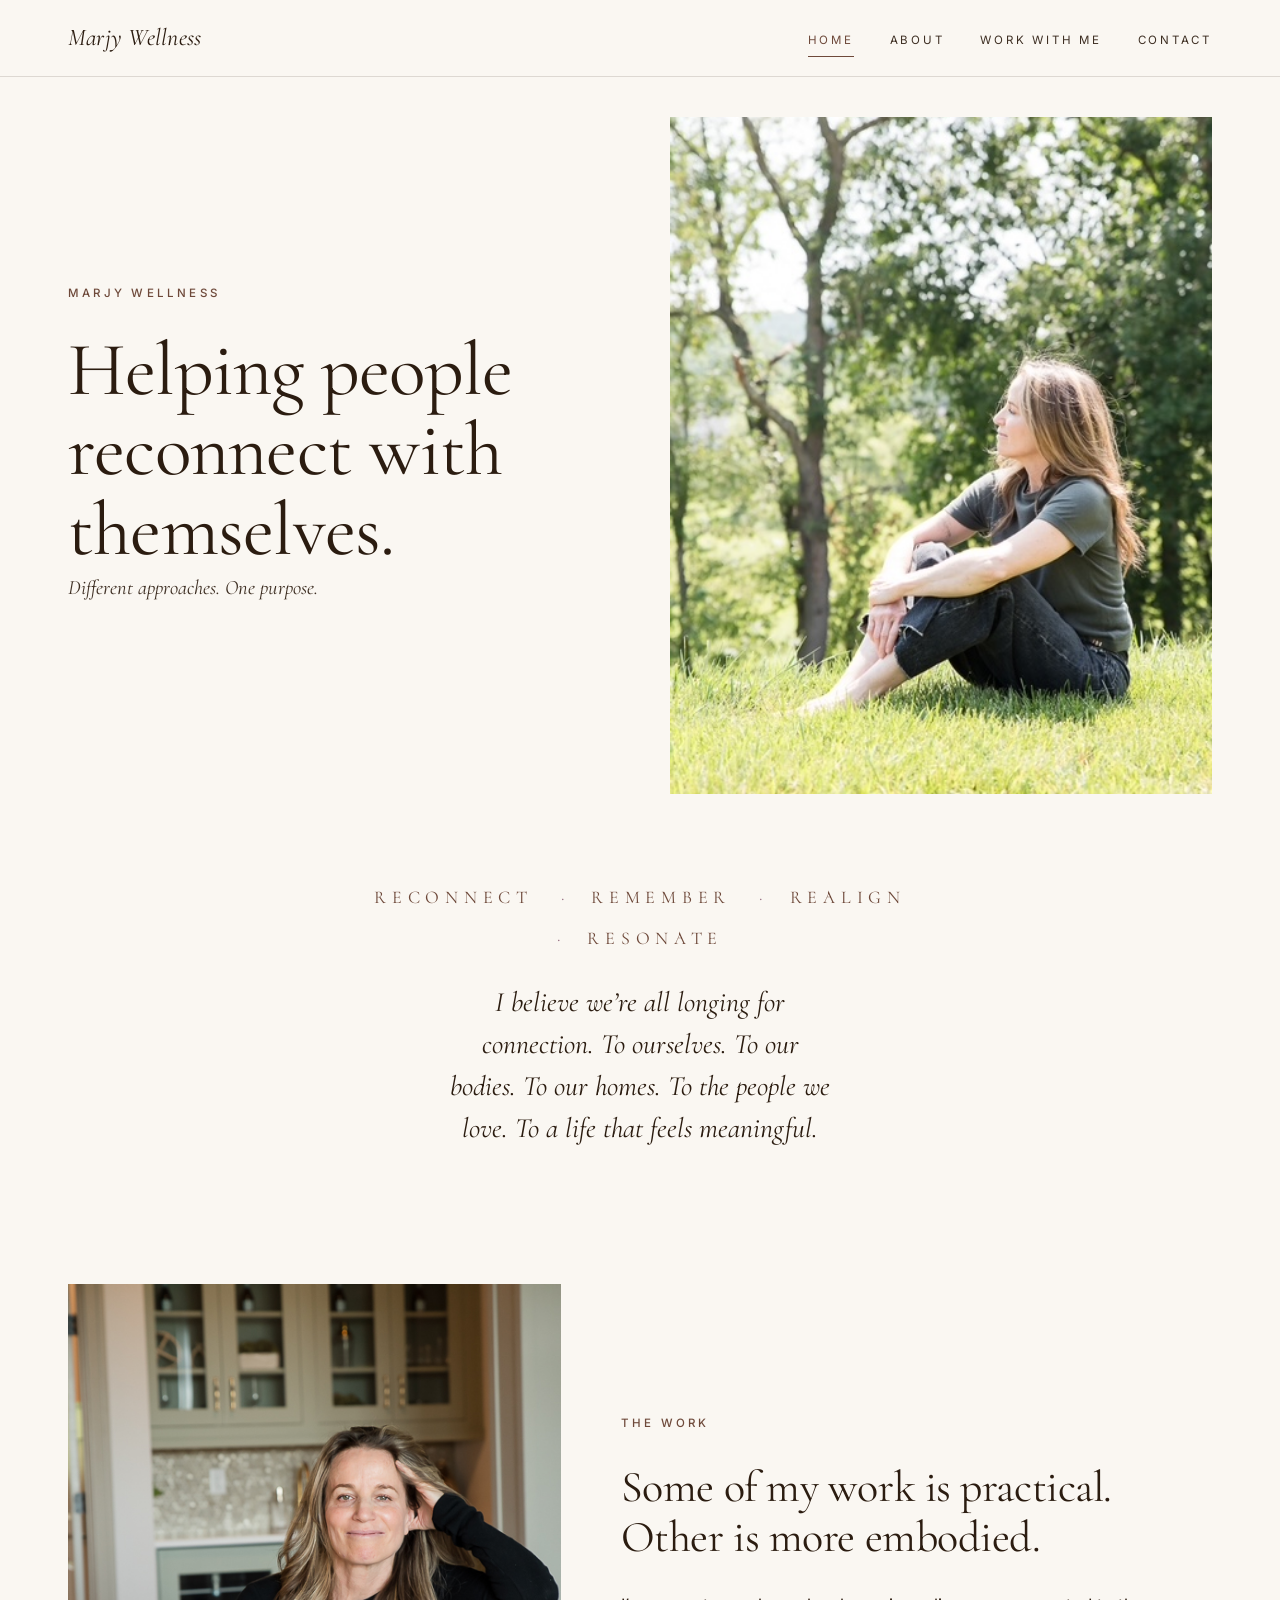
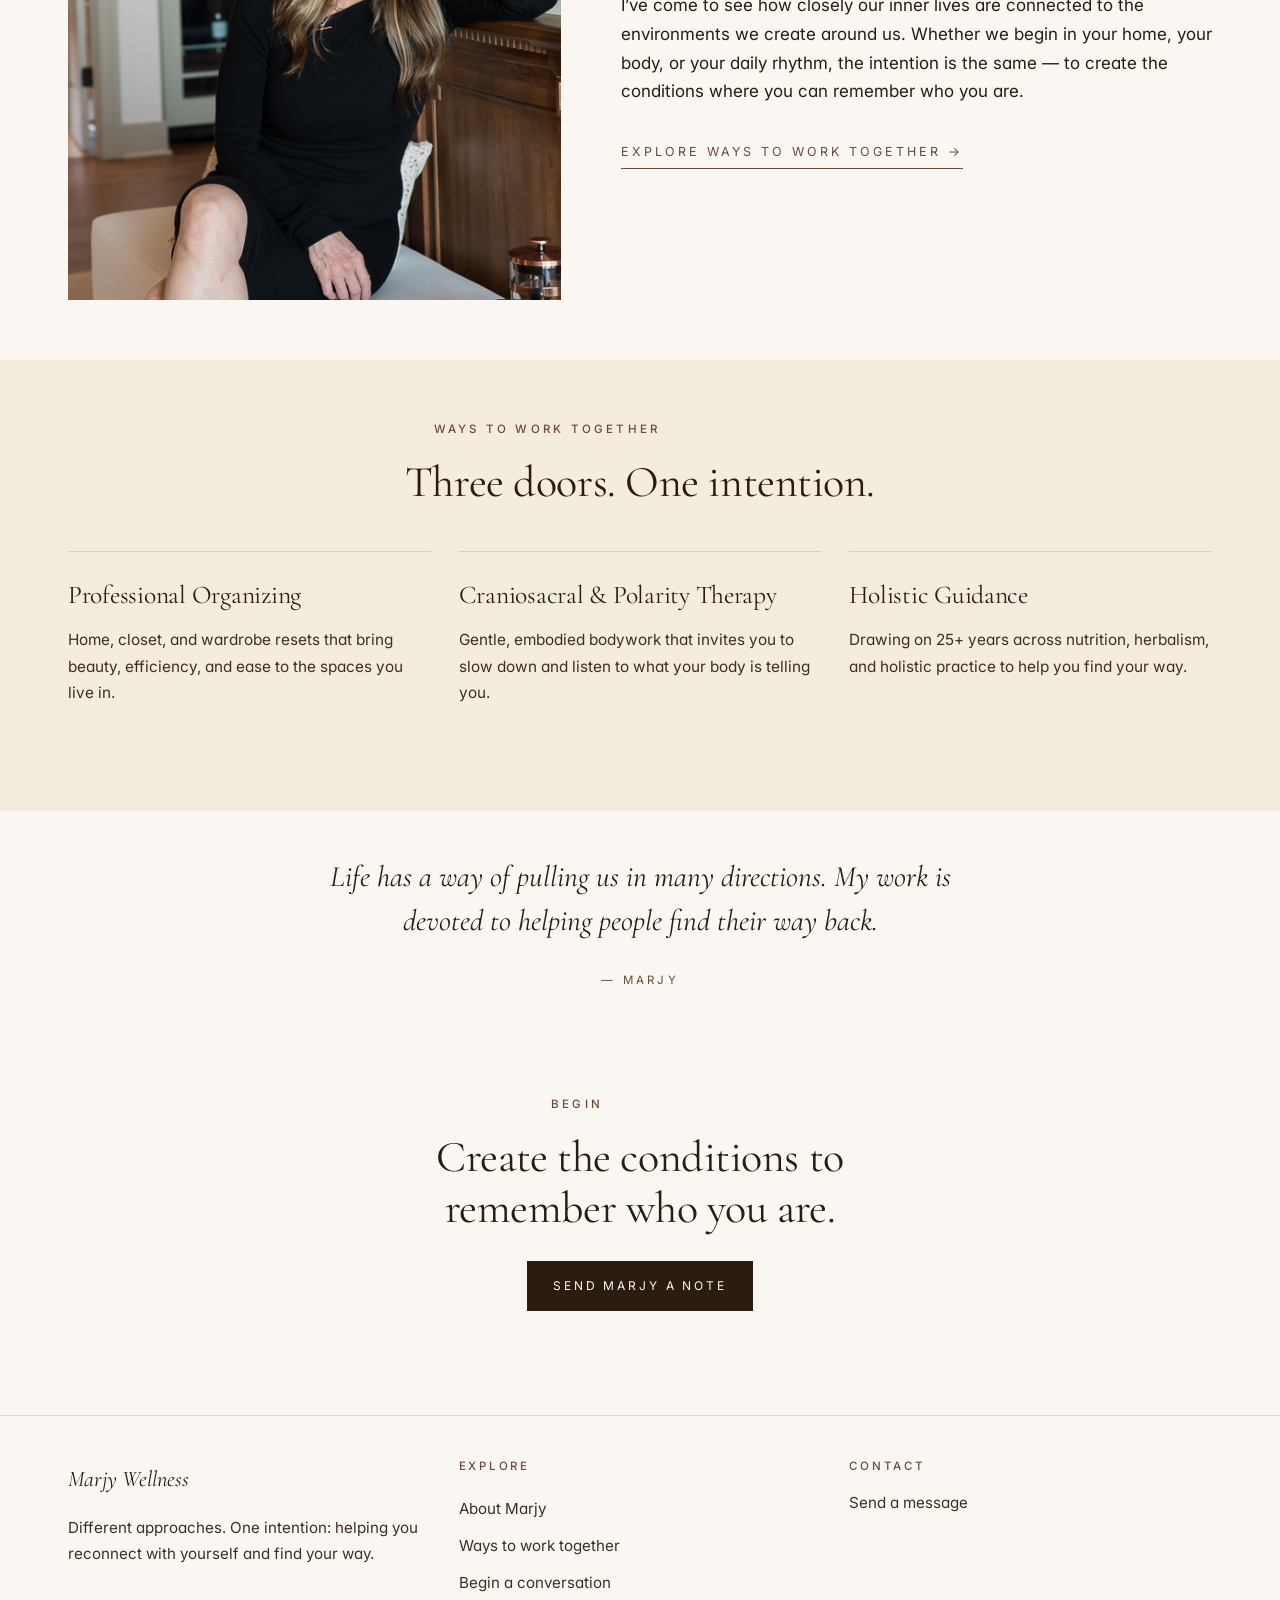
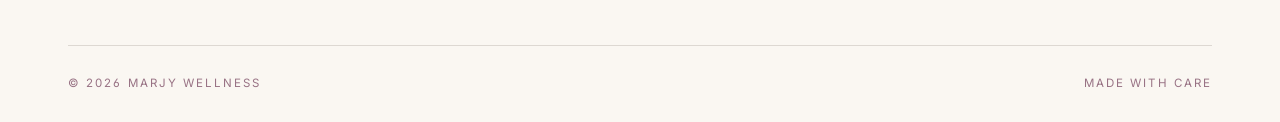
==== index.html @ def1db61 "Initial commit: Marjy Wellness static site Four pages (Home, About, Work With Me, Contact) with: - S" ====
<!DOCTYPE html>
<html lang="en">
<head>
    <meta charset="UTF-8">
    <meta name="viewport" content="width=device-width, initial-scale=1.0">
    <title>Marjy Wellness — Reconnect. Remember. Realign. Resonate.</title>
    <meta name="description" content="Marjy helps people reconnect with themselves through professional organizing, craniosacral & polarity therapy, and holistic guidance.">
    <link rel="preconnect" href="https://fonts.googleapis.com">
    <link rel="preconnect" href="https://fonts.gstatic.com" crossorigin>
    <link rel="stylesheet" href="https://fonts.googleapis.com/css2?family=Cormorant+Garamond:ital,wght@0,400;0,500;1,400;1,500&family=Inter:wght@400;500;600&display=swap">
    <link rel="stylesheet" href="/css/styles.css">
</head>
<body data-page="home">

    <div id="site-header-mount"></div>

    <main id="main">

        <section class="hero container">
            <div class="hero-grid">
                <div class="hero-copy">
                    <p class="eyebrow">Marjy Wellness</p>
                    <h1>Helping people reconnect with themselves.</h1>
                    <p class="hero-tagline">Different approaches. One purpose.</p>
                </div>
                <div class="hero-image">
                    <img src="/images/marjy-grass.jpeg" alt="Marjy sitting in the grass beneath trees, looking out toward the horizon." width="800" height="1000">
                </div>
            </div>
        </section>

        <section class="mantra container-narrow">
            <div class="mantra-words">
                <span>Reconnect</span>
                <span>Remember</span>
                <span>Realign</span>
                <span>Resonate</span>
            </div>
            <p class="mantra-copy">I believe we&rsquo;re all longing for connection. To ourselves. To our bodies. To our homes. To the people we love. To a life that feels meaningful.</p>
        </section>

        <section class="container">
            <div class="feature">
                <div class="feature-photo">
                    <img src="/images/marjy-butler-pantry.jpeg" alt="Marjy sitting in a beautifully organized butler pantry." width="800" height="1000">
                </div>
                <div class="feature-copy">
                    <p class="eyebrow">The work</p>
                    <h2 style="margin-bottom: var(--space-md);">Some of my work is practical. Other is more embodied.</h2>
                    <p>I&rsquo;ve come to see how closely our inner lives are connected to the environments we create around us. Whether we begin in your home, your body, or your daily rhythm, the intention is the same &mdash; to create the conditions where you can remember who you are.</p>
                    <div style="margin-top: var(--space-md);">
                        <a class="link-arrow" href="/work-with-me.html">Explore ways to work together &rarr;</a>
                    </div>
                </div>
            </div>
        </section>

        <section class="section-warm">
            <div class="container">
                <div style="text-align:center; max-width: 620px; margin: 0 auto var(--space-md);">
                    <p class="eyebrow">Ways to work together</p>
                    <h2>Three doors. One intention.</h2>
                </div>
                <div class="services-preview">
                    <article class="service-card">
                        <h3>Professional Organizing</h3>
                        <p>Home, closet, and wardrobe resets that bring beauty, efficiency, and ease to the spaces you live in.</p>
                    </article>
                    <article class="service-card">
                        <h3>Craniosacral &amp; Polarity Therapy</h3>
                        <p>Gentle, embodied bodywork that invites you to slow down and listen to what your body is telling you.</p>
                    </article>
                    <article class="service-card">
                        <h3>Holistic Guidance</h3>
                        <p>Drawing on 25+ years across nutrition, herbalism, and holistic practice to help you find your way.</p>
                    </article>
                </div>
            </div>
        </section>

        <section class="pull-quote container-narrow">
            <p>Life has a way of pulling us in many directions. My work is devoted to helping people find their way back.</p>
            <cite>&mdash; Marjy</cite>
        </section>

        <section class="container">
            <div style="text-align:center; max-width: 560px; margin: 0 auto;">
                <p class="eyebrow">Begin</p>
                <h2 style="margin-bottom: var(--space-md);">Create the conditions to remember who you are.</h2>
                <a class="btn" href="/contact.html">Send Marjy a note</a>
            </div>
        </section>

    </main>

    <div id="site-footer-mount"></div>

    <script src="/js/main.js"></script>
</body>
</html>
---- css/styles.css ----
/* ==========================================================================
   Marjy Wellness — Design System
   Palette pulled from Marjy's "Quiet Luxury" + "Champagne Chic" boards
   ========================================================================== */

:root {
    /* Colors */
    --ground: #faf7f2;
    --ground-warm: #f4ecdf;
    --champagne: #e1d4c1;
    --ink: #2b1c10;
    --ink-soft: #3d2e22;
    --walnut: #6e493a;
    --mauve: #987284;
    --hairline: rgba(43, 28, 16, 0.14);

    /* Type */
    --font-sans: "Inter", -apple-system, BlinkMacSystemFont, "Segoe UI", sans-serif;
    --font-serif: "Cormorant Garamond", "Iowan Old Style", Georgia, serif;

    /* Spacing scale (tightened — sections were breathing too much) */
    --space-2xs: 0.5rem;
    --space-xs: 0.75rem;
    --space-sm: 1.1rem;
    --space-md: 1.75rem;
    --space-lg: 2.75rem;
    --space-xl: 3.75rem;
    --space-2xl: 5.5rem;

    /* Layout */
    --measure: 62ch;
    --page-max: 1240px;
    --page-pad: clamp(1.25rem, 4vw, 3rem);
}

/* --------------------------------------------------------------------------
   Reset & base
   -------------------------------------------------------------------------- */
*,
*::before,
*::after {
    box-sizing: border-box;
}

html {
    scroll-behavior: smooth;
    -webkit-text-size-adjust: 100%;
}

body {
    margin: 0;
    font-family: var(--font-sans);
    font-size: 17px;
    line-height: 1.7;
    color: var(--ink);
    background: var(--ground);
    font-feature-settings: "ss01", "cv11";
    -webkit-font-smoothing: antialiased;
    -moz-osx-font-smoothing: grayscale;
}

img {
    max-width: 100%;
    height: auto;
    display: block;
}

a {
    color: var(--ink);
    text-decoration: none;
    transition: color 0.2s ease;
}

a:hover {
    color: var(--walnut);
}

button {
    font: inherit;
    cursor: pointer;
    border: 0;
    background: none;
    color: inherit;
}

/* --------------------------------------------------------------------------
   Typography
   -------------------------------------------------------------------------- */
h1,
h2,
h3,
h4 {
    margin: 0;
    font-family: var(--font-serif);
    font-weight: 400;
    color: var(--ink);
    letter-spacing: -0.01em;
    line-height: 1.15;
}

h1 {
    font-size: clamp(2.5rem, 6vw, 4.75rem);
    line-height: 1.05;
}

h2 {
    font-size: clamp(1.9rem, 3.6vw, 2.75rem);
}

h3 {
    font-size: clamp(1.35rem, 2vw, 1.6rem);
}

p {
    margin: 0 0 1.1em;
    max-width: var(--measure);
}

/* Small caps / eyebrow label with generous tracking */
.eyebrow {
    font-family: var(--font-sans);
    font-size: 0.72rem;
    font-weight: 500;
    letter-spacing: 0.28em;
    text-transform: uppercase;
    color: var(--walnut);
    margin: 0 0 var(--space-sm);
}

.serif-italic {
    font-family: var(--font-serif);
    font-style: italic;
    font-weight: 400;
}

/* --------------------------------------------------------------------------
   Layout primitives
   -------------------------------------------------------------------------- */
.container {
    max-width: var(--page-max);
    margin-inline: auto;
    padding-inline: var(--page-pad);
}

.container-narrow {
    max-width: 780px;
    margin-inline: auto;
    padding-inline: var(--page-pad);
}

section {
    padding-block: var(--space-xl);
}

.section-warm {
    background: var(--ground-warm);
}

.rule {
    border: 0;
    height: 1px;
    background: var(--hairline);
    margin: var(--space-lg) 0;
}

.skip-link {
    position: absolute;
    left: -9999px;
}

.skip-link:focus {
    left: 1rem;
    top: 1rem;
    z-index: 100;
    background: var(--ink);
    color: var(--ground);
    padding: 0.5rem 1rem;
}

/* --------------------------------------------------------------------------
   Header / Navigation
   -------------------------------------------------------------------------- */
.site-header {
    position: sticky;
    top: 0;
    z-index: 50;
    background: rgba(250, 247, 242, 0.92);
    backdrop-filter: saturate(140%) blur(12px);
    -webkit-backdrop-filter: saturate(140%) blur(12px);
    border-bottom: 1px solid var(--hairline);
}

.nav {
    display: flex;
    align-items: center;
    justify-content: space-between;
    gap: var(--space-md);
    padding-block: 1.1rem;
    max-width: var(--page-max);
    margin-inline: auto;
    padding-inline: var(--page-pad);
}

.brand {
    font-family: var(--font-serif);
    font-style: italic;
    font-size: 1.5rem;
    letter-spacing: 0.01em;
    color: var(--ink);
}

.nav-links {
    display: flex;
    gap: 2.25rem;
    list-style: none;
    margin: 0;
    padding: 0;
}

.nav-links a {
    font-size: 0.72rem;
    letter-spacing: 0.24em;
    text-transform: uppercase;
    color: var(--ink-soft);
    padding-block: 0.5rem;
    position: relative;
}

.nav-links a[aria-current="page"] {
    color: var(--walnut);
}

.nav-links a[aria-current="page"]::after {
    content: "";
    position: absolute;
    left: 0;
    right: 0;
    bottom: -2px;
    height: 1px;
    background: var(--walnut);
}

.nav-toggle {
    display: none;
    width: 40px;
    height: 40px;
    align-items: center;
    justify-content: center;
    color: var(--ink);
}

.nav-toggle svg {
    width: 22px;
    height: 22px;
}

@media (max-width: 720px) {
    .nav-toggle {
        display: inline-flex;
    }

    .nav-links {
        position: absolute;
        top: 100%;
        left: 0;
        right: 0;
        flex-direction: column;
        gap: 0;
        background: var(--ground);
        border-bottom: 1px solid var(--hairline);
        padding: var(--space-sm) var(--page-pad) var(--space-md);
        display: none;
    }

    .nav-links.is-open {
        display: flex;
    }

    .nav-links a {
        padding-block: 0.9rem;
        border-bottom: 1px solid var(--hairline);
    }

    .nav-links li:last-child a {
        border-bottom: 0;
    }
}

/* --------------------------------------------------------------------------
   Hero
   -------------------------------------------------------------------------- */
.hero {
    padding-block: clamp(1.5rem, 4vw, 2.5rem) var(--space-lg);
}

.hero-grid {
    display: grid;
    grid-template-columns: 1fr;
    gap: var(--space-lg);
    align-items: center;
}

@media (min-width: 900px) {
    .hero-grid {
        grid-template-columns: 1fr 1fr;
        gap: var(--space-xl);
    }
}

.hero-copy .eyebrow {
    margin-bottom: var(--space-md);
}

.hero-title {
    margin-bottom: var(--space-md);
}

.hero-tagline {
    font-family: var(--font-serif);
    font-style: italic;
    font-size: clamp(1.1rem, 1.6vw, 1.35rem);
    color: var(--ink-soft);
    max-width: 42ch;
}

.hero-image {
    aspect-ratio: 4 / 5;
    overflow: hidden;
    background: var(--champagne);
}

.hero-image img {
    width: 100%;
    height: 100%;
    object-fit: cover;
    object-position: center;
}

/* --------------------------------------------------------------------------
   Mantra / spaced letters block
   -------------------------------------------------------------------------- */
.mantra {
    text-align: center;
    padding-block: var(--space-lg);
}

.mantra-words {
    display: flex;
    flex-wrap: wrap;
    justify-content: center;
    gap: 0.6rem 1.75rem;
    font-family: var(--font-serif);
    font-size: clamp(1rem, 1.4vw, 1.15rem);
    letter-spacing: 0.32em;
    text-transform: uppercase;
    color: var(--walnut);
    margin-bottom: var(--space-md);
}

.mantra-words span::before {
    content: "· ";
    margin-right: 0.75rem;
    color: var(--mauve);
}

.mantra-words span:first-child::before {
    content: "";
    margin-right: 0;
}

.mantra-copy {
    font-family: var(--font-serif);
    font-size: clamp(1.35rem, 2.2vw, 1.75rem);
    line-height: 1.5;
    color: var(--ink);
    max-width: 32ch;
    margin-inline: auto;
    font-style: italic;
}

/* --------------------------------------------------------------------------
   Services preview (homepage)
   -------------------------------------------------------------------------- */
.services-preview {
    display: grid;
    grid-template-columns: 1fr;
    gap: var(--space-lg);
    margin-top: var(--space-lg);
}

@media (min-width: 800px) {
    .services-preview {
        grid-template-columns: repeat(3, 1fr);
        gap: var(--space-md);
    }
}

.service-card {
    padding: var(--space-md) 0;
    border-top: 1px solid var(--hairline);
}

.service-card h3 {
    margin-bottom: var(--space-sm);
}

.service-card p {
    color: var(--ink-soft);
    font-size: 0.96rem;
}

/* --------------------------------------------------------------------------
   Pull quote
   -------------------------------------------------------------------------- */
.pull-quote {
    max-width: 720px;
    margin-inline: auto;
    text-align: center;
    padding-block: var(--space-lg);
}

/* --------------------------------------------------------------------------
   Feature (photo + copy side-by-side)
   -------------------------------------------------------------------------- */
.feature {
    display: grid;
    grid-template-columns: 1fr;
    gap: var(--space-lg);
    align-items: center;
}

@media (min-width: 900px) {
    .feature {
        grid-template-columns: 5fr 6fr;
        gap: var(--space-xl);
    }
}

.feature-photo {
    aspect-ratio: 4 / 5;
    overflow: hidden;
    background: var(--champagne);
}

.feature-photo img {
    width: 100%;
    height: 100%;
    object-fit: cover;
}

.feature-copy .eyebrow {
    margin-bottom: var(--space-md);
}

.pull-quote p {
    font-family: var(--font-serif);
    font-style: italic;
    font-size: clamp(1.3rem, 2.4vw, 1.85rem);
    line-height: 1.5;
    color: var(--ink);
    max-width: none;
    margin: 0 auto var(--space-md);
}

.pull-quote cite {
    display: block;
    font-style: normal;
    font-size: 0.72rem;
    letter-spacing: 0.28em;
    text-transform: uppercase;
    color: var(--walnut);
}

/* --------------------------------------------------------------------------
   Buttons / links
   -------------------------------------------------------------------------- */
.btn {
    display: inline-flex;
    align-items: center;
    gap: 0.6rem;
    padding: 0.9rem 1.6rem;
    background: var(--ink);
    color: var(--ground);
    font-size: 0.75rem;
    letter-spacing: 0.24em;
    text-transform: uppercase;
    transition: background 0.2s ease;
}

.btn:hover {
    background: var(--walnut);
    color: var(--ground);
}

.link-arrow {
    display: inline-flex;
    align-items: center;
    gap: 0.5rem;
    font-size: 0.78rem;
    letter-spacing: 0.24em;
    text-transform: uppercase;
    color: var(--walnut);
    padding-block: 0.4rem;
    border-bottom: 1px solid var(--walnut);
}

.link-arrow:hover {
    color: var(--ink);
    border-color: var(--ink);
}

/* --------------------------------------------------------------------------
   About page
   -------------------------------------------------------------------------- */
.about-grid {
    display: grid;
    grid-template-columns: 1fr;
    gap: var(--space-lg);
    align-items: start;
}

@media (min-width: 900px) {
    .about-grid {
        grid-template-columns: 5fr 7fr;
        gap: var(--space-xl);
    }
}

.about-photo {
    aspect-ratio: 4 / 5;
    overflow: hidden;
    background: var(--champagne);
    position: sticky;
    top: 6rem;
}

@media (max-width: 899px) {
    .about-photo {
        position: static;
    }
}

.about-photo img {
    width: 100%;
    height: 100%;
    object-fit: cover;
}

.about-copy p {
    font-size: 1.05rem;
}

/* --------------------------------------------------------------------------
   Services page
   -------------------------------------------------------------------------- */
.page-intro {
    max-width: 640px;
    margin: 0 auto var(--space-xl);
    text-align: center;
}

.page-intro p {
    margin-inline: auto;
    color: var(--ink-soft);
}

.service-block {
    padding-block: var(--space-lg);
    border-top: 1px solid var(--hairline);
}

.service-block:first-of-type {
    border-top: 0;
    padding-top: 0;
}

.service-block-grid {
    display: grid;
    grid-template-columns: 1fr;
    gap: var(--space-lg);
}

@media (min-width: 900px) {
    .service-block-grid {
        grid-template-columns: 4fr 6fr;
        gap: var(--space-xl);
    }
}

.service-block h2 {
    margin-bottom: var(--space-sm);
}

.service-details {
    color: var(--ink-soft);
}

.tier {
    padding: var(--space-md) 0;
    border-top: 1px solid var(--hairline);
}

.tier:first-of-type {
    border-top: 0;
    padding-top: 0;
}

.tier-header {
    display: flex;
    align-items: baseline;
    justify-content: space-between;
    gap: var(--space-md);
    margin-bottom: var(--space-sm);
    flex-wrap: wrap;
}

.tier-name {
    font-family: var(--font-serif);
    font-size: 1.4rem;
    color: var(--ink);
}

.tier-price {
    font-family: var(--font-serif);
    font-size: 1.4rem;
    color: var(--walnut);
    white-space: nowrap;
}

.tier-duration {
    font-size: 0.72rem;
    letter-spacing: 0.24em;
    text-transform: uppercase;
    color: var(--mauve);
    margin-bottom: var(--space-sm);
}

.tier ul {
    padding-left: 0;
    list-style: none;
    color: var(--ink-soft);
    font-size: 0.96rem;
    margin: 0;
}

.tier li {
    padding: 0.35rem 0;
    border-bottom: 1px dashed var(--hairline);
}

.tier li:last-child {
    border-bottom: 0;
}

.contact-note {
    padding: var(--space-md);
    background: var(--ground-warm);
    text-align: center;
    font-family: var(--font-serif);
    font-style: italic;
    color: var(--ink-soft);
}

/* --------------------------------------------------------------------------
   Contact page + form
   -------------------------------------------------------------------------- */
.contact-grid {
    display: grid;
    grid-template-columns: 1fr;
    gap: var(--space-xl);
    align-items: start;
}

@media (min-width: 900px) {
    .contact-grid {
        grid-template-columns: 5fr 7fr;
    }
}

.contact-copy p {
    color: var(--ink-soft);
}

.contact-form {
    display: grid;
    gap: var(--space-md);
}

.field {
    display: grid;
    gap: 0.5rem;
}

.field label {
    font-size: 0.72rem;
    letter-spacing: 0.24em;
    text-transform: uppercase;
    color: var(--walnut);
}

.field input,
.field textarea,
.field select {
    font: inherit;
    font-size: 1rem;
    color: var(--ink);
    background: transparent;
    border: 0;
    border-bottom: 1px solid var(--hairline);
    padding: 0.75rem 0;
    border-radius: 0;
    -webkit-appearance: none;
    appearance: none;
    transition: border-color 0.2s ease;
}

.field input:focus,
.field textarea:focus,
.field select:focus {
    outline: none;
    border-color: var(--walnut);
}

.field textarea {
    resize: vertical;
    min-height: 140px;
    line-height: 1.6;
}

.field select {
    background-image: url("data:image/svg+xml,%3Csvg xmlns='http://www.w3.org/2000/svg' width='12' height='8' viewBox='0 0 12 8'%3E%3Cpath fill='none' stroke='%236e493a' stroke-width='1.4' d='M1 1l5 5 5-5'/%3E%3C/svg%3E");
    background-repeat: no-repeat;
    background-position: right 0.25rem center;
    padding-right: 1.5rem;
}

.honeypot {
    position: absolute;
    left: -9999px;
    opacity: 0;
    pointer-events: none;
}

.form-status {
    padding: var(--space-sm) var(--space-md);
    background: var(--ground-warm);
    color: var(--ink);
    font-size: 0.95rem;
    display: none;
}

.form-status.is-visible {
    display: block;
}

/* --------------------------------------------------------------------------
   Footer
   -------------------------------------------------------------------------- */
.site-footer {
    padding-block: var(--space-lg) var(--space-md);
    border-top: 1px solid var(--hairline);
    margin-top: var(--space-lg);
}

.footer-inner {
    display: grid;
    grid-template-columns: 1fr;
    gap: var(--space-md);
    align-items: start;
    padding-bottom: var(--space-lg);
}

@media (min-width: 720px) {
    .footer-inner {
        grid-template-columns: 1fr 1fr 1fr;
    }
}

.footer-brand {
    font-family: var(--font-serif);
    font-style: italic;
    font-size: 1.4rem;
    color: var(--ink);
    margin-bottom: var(--space-sm);
}

.footer-inner h4 {
    font-family: var(--font-sans);
    font-size: 0.72rem;
    letter-spacing: 0.24em;
    text-transform: uppercase;
    color: var(--walnut);
    margin-bottom: var(--space-sm);
    font-weight: 500;
}

.footer-inner ul {
    list-style: none;
    padding: 0;
    margin: 0;
}

.footer-inner li {
    padding: 0.25rem 0;
}

.footer-inner a {
    color: var(--ink-soft);
    font-size: 0.95rem;
}

.footer-inner p {
    color: var(--ink-soft);
    font-size: 0.95rem;
    margin-bottom: 0.4rem;
}

.footer-meta {
    padding-top: var(--space-md);
    border-top: 1px solid var(--hairline);
    display: flex;
    justify-content: space-between;
    flex-wrap: wrap;
    gap: var(--space-sm);
    font-size: 0.72rem;
    letter-spacing: 0.18em;
    text-transform: uppercase;
    color: var(--mauve);
}

/* --------------------------------------------------------------------------
   Utilities
   -------------------------------------------------------------------------- */
.sr-only {
    position: absolute;
    width: 1px;
    height: 1px;
    padding: 0;
    margin: -1px;
    overflow: hidden;
    clip: rect(0, 0, 0, 0);
    white-space: nowrap;
    border: 0;
}

@media (prefers-reduced-motion: reduce) {
    * {
        transition: none !important;
        animation: none !important;
        scroll-behavior: auto !important;
    }
}
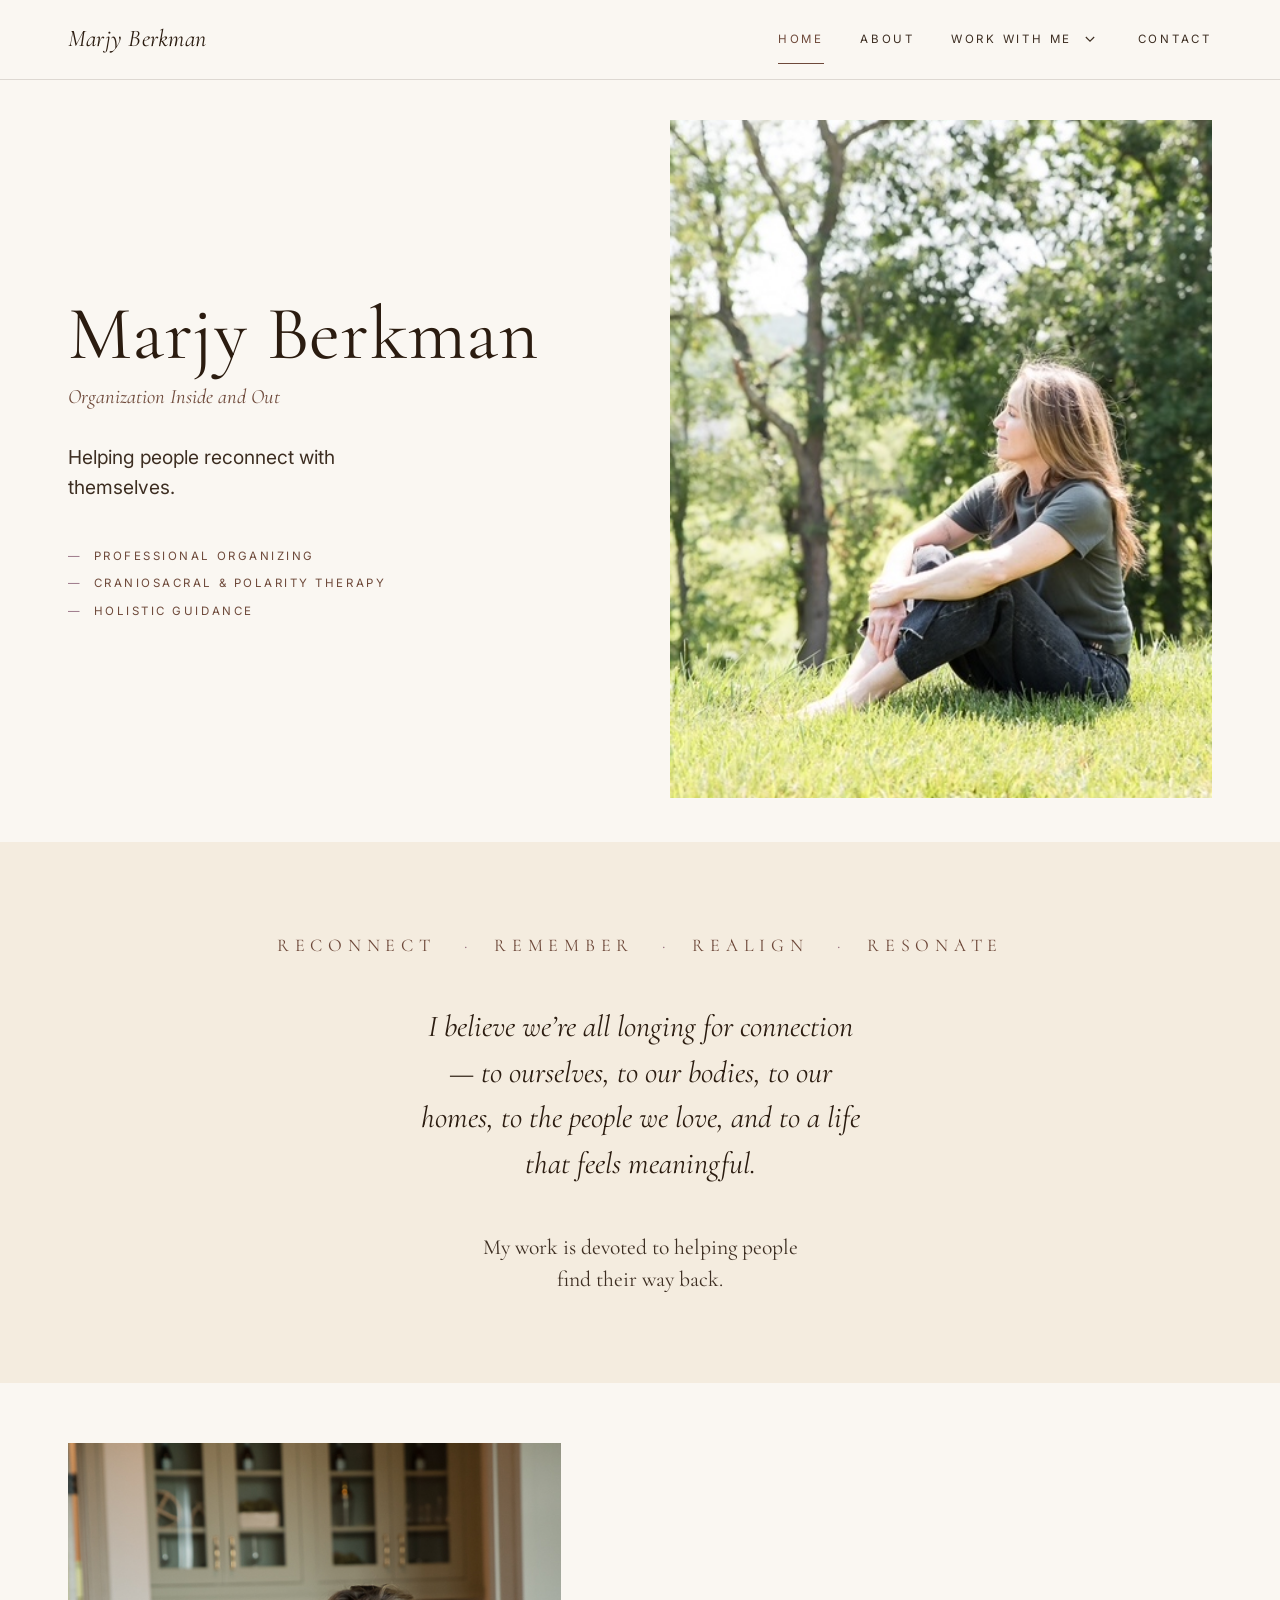
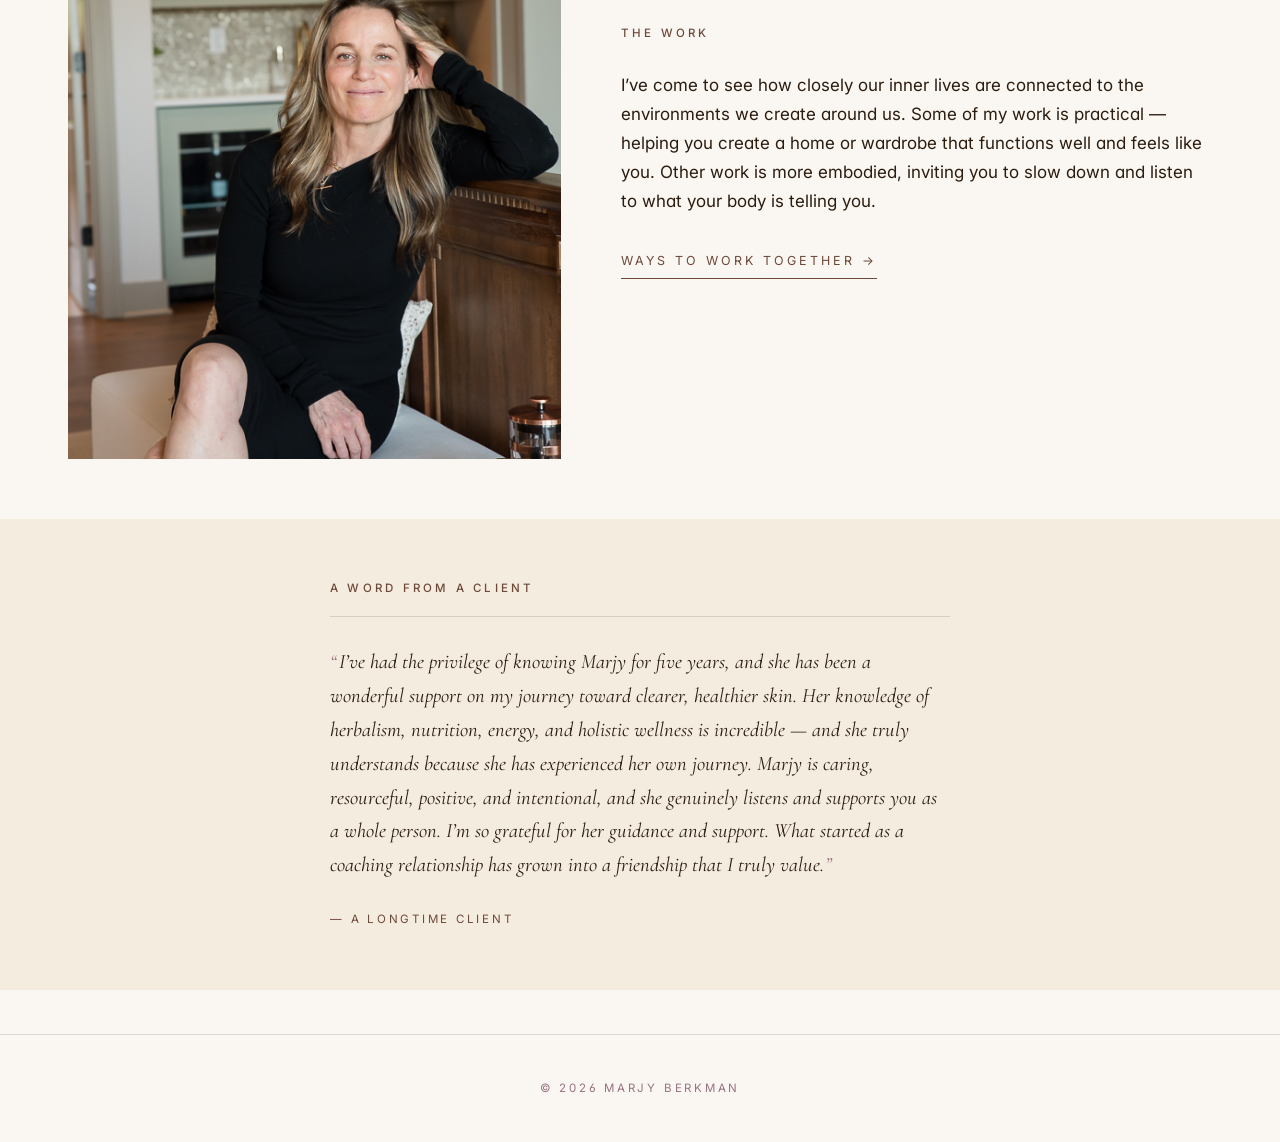
==== commit 76a9a2f9: "Round 2 client feedback: rename to Marjy Berkman, split services into sub-pages, editorial redesign " ====
--- a/index.html
+++ b/index.html
@@ -3,12 +3,12 @@
 <head>
     <meta charset="UTF-8">
     <meta name="viewport" content="width=device-width, initial-scale=1.0">
-    <title>Marjy Wellness — Reconnect. Remember. Realign. Resonate.</title>
-    <meta name="description" content="Marjy helps people reconnect with themselves through professional organizing, craniosacral & polarity therapy, and holistic guidance.">
+    <title>Marjy Berkman — Organization Inside and Out</title>
+    <meta name="description" content="Marjy Berkman helps people reconnect with themselves through professional organizing, craniosacral & polarity therapy, and holistic guidance.">
     <link rel="preconnect" href="https://fonts.googleapis.com">
     <link rel="preconnect" href="https://fonts.gstatic.com" crossorigin>
     <link rel="stylesheet" href="https://fonts.googleapis.com/css2?family=Cormorant+Garamond:ital,wght@0,400;0,500;1,400;1,500&family=Inter:wght@400;500;600&display=swap">
-    <link rel="stylesheet" href="/css/styles.css">
+    <link rel="stylesheet" href="css/styles.css">
 </head>
 <body data-page="home">
 
@@ -19,75 +19,55 @@
         <section class="hero container">
             <div class="hero-grid">
                 <div class="hero-copy">
-                    <p class="eyebrow">Marjy Wellness</p>
+                    <p class="hero-wordmark">Marjy Berkman</p>
+                    <p class="hero-wordmark-sub">Organization Inside and Out</p>
                     <h1>Helping people reconnect with themselves.</h1>
-                    <p class="hero-tagline">Different approaches. One purpose.</p>
+                    <p class="hero-services">
+                        <span>Professional Organizing</span>
+                        <span>Craniosacral &amp; Polarity Therapy</span>
+                        <span>Holistic Guidance</span>
+                    </p>
                 </div>
                 <div class="hero-image">
-                    <img src="/images/marjy-grass.jpeg" alt="Marjy sitting in the grass beneath trees, looking out toward the horizon." width="800" height="1000">
+                    <img src="images/marjy-grass.jpeg" alt="Marjy sitting in the grass beneath trees, looking out toward the horizon." width="800" height="1000">
                 </div>
             </div>
         </section>
 
-        <section class="mantra container-narrow">
+        <section class="mantra-block">
             <div class="mantra-words">
                 <span>Reconnect</span>
                 <span>Remember</span>
                 <span>Realign</span>
                 <span>Resonate</span>
             </div>
-            <p class="mantra-copy">I believe we&rsquo;re all longing for connection. To ourselves. To our bodies. To our homes. To the people we love. To a life that feels meaningful.</p>
+            <p class="mantra-copy">I believe we&rsquo;re all longing for connection &mdash; to ourselves, to our bodies, to our homes, to the people we love, and to a life that feels meaningful.</p>
+            <p class="mantra-close">My work is devoted to helping people find their way back.</p>
         </section>
 
         <section class="container">
             <div class="feature">
                 <div class="feature-photo">
-                    <img src="/images/marjy-butler-pantry.jpeg" alt="Marjy sitting in a beautifully organized butler pantry." width="800" height="1000">
+                    <img src="images/marjy-butler-pantry.jpeg" alt="Marjy sitting in a beautifully organized butler pantry." width="800" height="1000">
                 </div>
                 <div class="feature-copy">
                     <p class="eyebrow">The work</p>
-                    <h2 style="margin-bottom: var(--space-md);">Some of my work is practical. Other is more embodied.</h2>
-                    <p>I&rsquo;ve come to see how closely our inner lives are connected to the environments we create around us. Whether we begin in your home, your body, or your daily rhythm, the intention is the same &mdash; to create the conditions where you can remember who you are.</p>
+                    <p>I&rsquo;ve come to see how closely our inner lives are connected to the environments we create around us. Some of my work is practical &mdash; helping you create a home or wardrobe that functions well and feels like you. Other work is more embodied, inviting you to slow down and listen to what your body is telling you.</p>
                     <div style="margin-top: var(--space-md);">
-                        <a class="link-arrow" href="/work-with-me.html">Explore ways to work together &rarr;</a>
+                        <a class="link-arrow" href="work-with-me.html">Ways to work together &rarr;</a>
                     </div>
                 </div>
             </div>
         </section>
 
-        <section class="section-warm">
+        <section class="testimonial-section">
             <div class="container">
-                <div style="text-align:center; max-width: 620px; margin: 0 auto var(--space-md);">
-                    <p class="eyebrow">Ways to work together</p>
-                    <h2>Three doors. One intention.</h2>
-                </div>
-                <div class="services-preview">
-                    <article class="service-card">
-                        <h3>Professional Organizing</h3>
-                        <p>Home, closet, and wardrobe resets that bring beauty, efficiency, and ease to the spaces you live in.</p>
-                    </article>
-                    <article class="service-card">
-                        <h3>Craniosacral &amp; Polarity Therapy</h3>
-                        <p>Gentle, embodied bodywork that invites you to slow down and listen to what your body is telling you.</p>
-                    </article>
-                    <article class="service-card">
-                        <h3>Holistic Guidance</h3>
-                        <p>Drawing on 25+ years across nutrition, herbalism, and holistic practice to help you find your way.</p>
-                    </article>
-                </div>
-            </div>
-        </section>
-
-        <section class="pull-quote container-narrow">
-            <p>Life has a way of pulling us in many directions. My work is devoted to helping people find their way back.</p>
-            <cite>&mdash; Marjy</cite>
-        </section>
-
-        <section class="container">
-            <div style="text-align:center; max-width: 560px; margin: 0 auto;">
-                <p class="eyebrow">Begin</p>
-                <h2 style="margin-bottom: var(--space-md);">Create the conditions to remember who you are.</h2>
-                <a class="btn" href="/contact.html">Send Marjy a note</a>
+                <figure class="testimonial">
+                    <p class="eyebrow">A word from a client</p>
+                    <hr class="testimonial-rule">
+                    <blockquote class="testimonial-quote">I&rsquo;ve had the privilege of knowing Marjy for five years, and she has been a wonderful support on my journey toward clearer, healthier skin. Her knowledge of herbalism, nutrition, energy, and holistic wellness is incredible &mdash; and she truly understands because she has experienced her own journey. Marjy is caring, resourceful, positive, and intentional, and she genuinely listens and supports you as a whole person. I&rsquo;m so grateful for her guidance and support. What started as a coaching relationship has grown into a friendship that I truly value.</blockquote>
+                    <figcaption class="testimonial-cite">&mdash; A longtime client</figcaption>
+                </figure>
             </div>
         </section>
 
@@ -95,6 +75,6 @@
 
     <div id="site-footer-mount"></div>
 
-    <script src="/js/main.js"></script>
+    <script src="js/main.js"></script>
 </body>
 </html>
--- a/css/styles.css
+++ b/css/styles.css
@@ -1,5 +1,5 @@
 /* ==========================================================================
-   Marjy Wellness — Design System
+   Marjy Berkman — Design System
    Palette pulled from Marjy's "Quiet Luxury" + "Champagne Chic" boards
    ========================================================================== */
 
@@ -57,12 +57,30 @@
     font-feature-settings: "ss01", "cv11";
     -webkit-font-smoothing: antialiased;
     -moz-osx-font-smoothing: grayscale;
+    overflow-x: hidden;
+    overflow-wrap: break-word;
+    word-wrap: break-word;
+}
+
+@media (max-width: 480px) {
+    body {
+        font-size: 16px;
+    }
 }
 
 img {
     max-width: 100%;
     height: auto;
     display: block;
+}
+
+/* Respect iPhone safe areas (notch, home indicator) on landscape */
+@supports (padding: max(0px)) {
+    .container,
+    .container-narrow,
+    .nav {
+        padding-inline: max(var(--page-pad), env(safe-area-inset-left)) max(var(--page-pad), env(safe-area-inset-right));
+    }
 }
 
 a {
@@ -224,6 +242,10 @@
     color: var(--ink-soft);
     padding-block: 0.5rem;
     position: relative;
+    /* Ensure comfortable tap target on touch devices */
+    min-height: 44px;
+    display: inline-flex;
+    align-items: center;
 }
 
 .nav-links a[aria-current="page"] {
@@ -252,6 +274,86 @@
 .nav-toggle svg {
     width: 22px;
     height: 22px;
+}
+
+/* Dropdown parent (Work With Me) --------------------------------------- */
+.has-dropdown {
+    position: relative;
+}
+
+.nav-parent {
+    display: inline-flex;
+    align-items: center;
+    gap: 0.35rem;
+}
+
+.dropdown-toggle {
+    display: inline-flex;
+    align-items: center;
+    justify-content: center;
+    width: 24px;
+    height: 24px;
+    color: var(--ink-soft);
+    transition: transform 0.2s ease, color 0.2s ease;
+}
+
+.dropdown-toggle svg {
+    width: 10px;
+    height: 7px;
+}
+
+.has-dropdown.is-open .dropdown-toggle {
+    transform: rotate(180deg);
+    color: var(--walnut);
+}
+
+.dropdown-menu {
+    list-style: none;
+    margin: 0;
+    padding: 0;
+}
+
+@media (min-width: 721px) {
+    .dropdown-menu {
+        position: absolute;
+        top: calc(100% + 0.25rem);
+        left: 50%;
+        transform: translateX(-50%);
+        min-width: 240px;
+        background: var(--ground);
+        border: 1px solid var(--hairline);
+        padding: var(--space-2xs) 0;
+        box-shadow: 0 12px 32px rgba(43, 28, 16, 0.08);
+        opacity: 0;
+        visibility: hidden;
+        transition: opacity 0.15s ease, visibility 0.15s ease;
+        z-index: 60;
+    }
+
+    .has-dropdown:hover .dropdown-menu,
+    .has-dropdown:focus-within .dropdown-menu,
+    .has-dropdown.is-open .dropdown-menu {
+        opacity: 1;
+        visibility: visible;
+    }
+
+    .dropdown-menu a {
+        display: block;
+        padding: 0.7rem 1.2rem;
+        font-size: 0.72rem;
+        letter-spacing: 0.2em;
+        text-transform: uppercase;
+        color: var(--ink-soft);
+        min-height: 0;
+        border-bottom: 0;
+        white-space: nowrap;
+    }
+
+    .dropdown-menu a:hover,
+    .dropdown-menu a:focus-visible {
+        color: var(--walnut);
+        background: var(--ground-warm);
+    }
 }
 
 @media (max-width: 720px) {
@@ -281,7 +383,49 @@
         border-bottom: 1px solid var(--hairline);
     }
 
-    .nav-links li:last-child a {
+    .nav-links > li:last-child > a {
+        border-bottom: 0;
+    }
+
+    /* Dropdown behaves like an accordion inside mobile menu */
+    .has-dropdown .nav-parent {
+        display: flex;
+        justify-content: space-between;
+        align-items: center;
+        border-bottom: 1px solid var(--hairline);
+    }
+
+    .has-dropdown .nav-parent a {
+        border-bottom: 0;
+        flex: 1;
+    }
+
+    .dropdown-toggle {
+        width: 44px;
+        height: 44px;
+    }
+
+    .dropdown-menu {
+        max-height: 0;
+        overflow: hidden;
+        transition: max-height 0.25s ease;
+    }
+
+    .has-dropdown.is-open .dropdown-menu {
+        max-height: 400px;
+    }
+
+    .dropdown-menu a {
+        display: block;
+        padding: 0.75rem 0 0.75rem var(--space-md);
+        font-size: 0.7rem;
+        letter-spacing: 0.22em;
+        text-transform: uppercase;
+        color: var(--ink-soft);
+        border-bottom: 1px solid var(--hairline);
+    }
+
+    .dropdown-menu li:last-child a {
         border-bottom: 0;
     }
 }
@@ -311,18 +455,6 @@
     margin-bottom: var(--space-md);
 }
 
-.hero-title {
-    margin-bottom: var(--space-md);
-}
-
-.hero-tagline {
-    font-family: var(--font-serif);
-    font-style: italic;
-    font-size: clamp(1.1rem, 1.6vw, 1.35rem);
-    color: var(--ink-soft);
-    max-width: 42ch;
-}
-
 .hero-image {
     aspect-ratio: 4 / 5;
     overflow: hidden;
@@ -336,12 +468,36 @@
     object-position: center;
 }
 
-/* --------------------------------------------------------------------------
-   Mantra / spaced letters block
-   -------------------------------------------------------------------------- */
-.mantra {
+/* Less tall on mobile so hero doesn't dominate the viewport */
+@media (max-width: 900px) {
+    .hero-image {
+        aspect-ratio: 3 / 4;
+        max-height: 70vh;
+    }
+    .feature-photo {
+        aspect-ratio: 3 / 4;
+        max-height: 70vh;
+    }
+    .about-photo {
+        aspect-ratio: 3 / 4;
+        max-height: 70vh;
+    }
+}
+
+/* --------------------------------------------------------------------------
+   Mantra block — the homepage's poetic anchor (Reconnect · Remember · Realign · Resonate)
+   -------------------------------------------------------------------------- */
+.mantra-block {
     text-align: center;
-    padding-block: var(--space-lg);
+    padding-block: var(--space-2xl);
+    background: var(--ground-warm);
+    max-width: none;
+    padding-inline: var(--page-pad);
+}
+
+.mantra-block > * {
+    max-width: 780px;
+    margin-inline: auto;
 }
 
 .mantra-words {
@@ -354,7 +510,7 @@
     letter-spacing: 0.32em;
     text-transform: uppercase;
     color: var(--walnut);
-    margin-bottom: var(--space-md);
+    margin-bottom: var(--space-lg);
 }
 
 .mantra-words span::before {
@@ -370,43 +526,21 @@
 
 .mantra-copy {
     font-family: var(--font-serif);
-    font-size: clamp(1.35rem, 2.2vw, 1.75rem);
+    font-size: clamp(1.35rem, 2.4vw, 1.9rem);
     line-height: 1.5;
     color: var(--ink);
+    max-width: 34ch;
+    margin: 0 auto var(--space-lg);
+    font-style: italic;
+}
+
+.mantra-close {
+    font-family: var(--font-serif);
+    font-size: clamp(1.15rem, 1.8vw, 1.35rem);
+    line-height: 1.5;
+    color: var(--ink-soft);
     max-width: 32ch;
-    margin-inline: auto;
-    font-style: italic;
-}
-
-/* --------------------------------------------------------------------------
-   Services preview (homepage)
-   -------------------------------------------------------------------------- */
-.services-preview {
-    display: grid;
-    grid-template-columns: 1fr;
-    gap: var(--space-lg);
-    margin-top: var(--space-lg);
-}
-
-@media (min-width: 800px) {
-    .services-preview {
-        grid-template-columns: repeat(3, 1fr);
-        gap: var(--space-md);
-    }
-}
-
-.service-card {
-    padding: var(--space-md) 0;
-    border-top: 1px solid var(--hairline);
-}
-
-.service-card h3 {
-    margin-bottom: var(--space-sm);
-}
-
-.service-card p {
-    color: var(--ink-soft);
-    font-size: 0.96rem;
+    margin: 0 auto;
 }
 
 /* --------------------------------------------------------------------------
@@ -550,6 +684,23 @@
     font-size: 1.05rem;
 }
 
+/* Warm closing pull on About page — mirrors the mantra + testimonial rhythm on the homepage */
+.about-close {
+    background: var(--ground-warm);
+    padding-block: var(--space-2xl);
+    text-align: center;
+    margin-top: var(--space-xl);
+}
+
+.about-close-tagline {
+    font-family: var(--font-serif);
+    font-style: italic;
+    font-size: clamp(1.35rem, 2.2vw, 1.75rem);
+    color: var(--walnut);
+    max-width: none;
+    margin: 0 0 var(--space-md);
+}
+
 /* --------------------------------------------------------------------------
    Services page
    -------------------------------------------------------------------------- */
@@ -595,17 +746,49 @@
     color: var(--ink-soft);
 }
 
-.tier {
-    padding: var(--space-md) 0;
-    border-top: 1px solid var(--hairline);
-}
-
-.tier:first-of-type {
-    border-top: 0;
-    padding-top: 0;
-}
-
-.tier-header {
+.tier-name {
+    font-family: var(--font-serif);
+    font-size: 1.4rem;
+    color: var(--ink);
+}
+
+.tier-price {
+    font-family: var(--font-serif);
+    font-size: 1.4rem;
+    color: var(--walnut);
+    white-space: nowrap;
+}
+
+.tier-duration {
+    font-size: 0.72rem;
+    letter-spacing: 0.24em;
+    text-transform: uppercase;
+    color: var(--mauve);
+    margin-bottom: var(--space-sm);
+}
+
+/* Pricing boxes — two side-by-side warm tiles on the Organizing page */
+.pricing-grid {
+    display: grid;
+    grid-template-columns: 1fr;
+    gap: var(--space-md);
+    margin-top: var(--space-lg);
+}
+
+@media (min-width: 800px) {
+    .pricing-grid {
+        grid-template-columns: 1fr 1fr;
+    }
+}
+
+.pricing-box {
+    background: var(--ground-warm);
+    padding: var(--space-lg);
+    display: flex;
+    flex-direction: column;
+}
+
+.pricing-box-header {
     display: flex;
     align-items: baseline;
     justify-content: space-between;
@@ -614,28 +797,12 @@
     flex-wrap: wrap;
 }
 
-.tier-name {
-    font-family: var(--font-serif);
-    font-size: 1.4rem;
-    color: var(--ink);
-}
-
-.tier-price {
-    font-family: var(--font-serif);
-    font-size: 1.4rem;
-    color: var(--walnut);
-    white-space: nowrap;
-}
-
-.tier-duration {
-    font-size: 0.72rem;
-    letter-spacing: 0.24em;
-    text-transform: uppercase;
-    color: var(--mauve);
-    margin-bottom: var(--space-sm);
-}
-
-.tier ul {
+.pricing-box-desc {
+    color: var(--ink-soft);
+    margin-bottom: var(--space-md);
+}
+
+.pricing-box-list {
     padding-left: 0;
     list-style: none;
     color: var(--ink-soft);
@@ -643,22 +810,27 @@
     margin: 0;
 }
 
-.tier li {
-    padding: 0.35rem 0;
-    border-bottom: 1px dashed var(--hairline);
-}
-
-.tier li:last-child {
-    border-bottom: 0;
-}
-
-.contact-note {
-    padding: var(--space-md);
-    background: var(--ground-warm);
+.pricing-box-list li {
+    padding: 0.2rem 0;
+}
+
+.pricing-note {
+    max-width: 620px;
+    margin: var(--space-lg) auto 0;
     text-align: center;
     font-family: var(--font-serif);
     font-style: italic;
     color: var(--ink-soft);
+    font-size: 1rem;
+}
+
+.tier-eyebrow {
+    font-size: 0.72rem;
+    letter-spacing: 0.24em;
+    text-transform: uppercase;
+    color: var(--mauve);
+    margin-bottom: var(--space-2xs);
+    font-family: var(--font-sans);
 }
 
 /* --------------------------------------------------------------------------
@@ -702,13 +874,15 @@
 .field textarea,
 .field select {
     font: inherit;
-    font-size: 1rem;
+    /* 16px prevents iOS Safari from zooming in on focus */
+    font-size: 16px;
     color: var(--ink);
     background: transparent;
     border: 0;
     border-bottom: 1px solid var(--hairline);
     padding: 0.75rem 0;
     border-radius: 0;
+    width: 100%;
     -webkit-appearance: none;
     appearance: none;
     transition: border-color 0.2s ease;
@@ -757,75 +931,19 @@
    Footer
    -------------------------------------------------------------------------- */
 .site-footer {
-    padding-block: var(--space-lg) var(--space-md);
+    padding-block: var(--space-lg);
     border-top: 1px solid var(--hairline);
     margin-top: var(--space-lg);
 }
 
-.footer-inner {
-    display: grid;
-    grid-template-columns: 1fr;
-    gap: var(--space-md);
-    align-items: start;
-    padding-bottom: var(--space-lg);
-}
-
-@media (min-width: 720px) {
-    .footer-inner {
-        grid-template-columns: 1fr 1fr 1fr;
-    }
-}
-
-.footer-brand {
-    font-family: var(--font-serif);
-    font-style: italic;
-    font-size: 1.4rem;
-    color: var(--ink);
-    margin-bottom: var(--space-sm);
-}
-
-.footer-inner h4 {
-    font-family: var(--font-sans);
+.footer-meta {
+    display: flex;
+    justify-content: center;
     font-size: 0.72rem;
     letter-spacing: 0.24em;
     text-transform: uppercase;
-    color: var(--walnut);
-    margin-bottom: var(--space-sm);
-    font-weight: 500;
-}
-
-.footer-inner ul {
-    list-style: none;
-    padding: 0;
-    margin: 0;
-}
-
-.footer-inner li {
-    padding: 0.25rem 0;
-}
-
-.footer-inner a {
-    color: var(--ink-soft);
-    font-size: 0.95rem;
-}
-
-.footer-inner p {
-    color: var(--ink-soft);
-    font-size: 0.95rem;
-    margin-bottom: 0.4rem;
-}
-
-.footer-meta {
-    padding-top: var(--space-md);
-    border-top: 1px solid var(--hairline);
-    display: flex;
-    justify-content: space-between;
-    flex-wrap: wrap;
-    gap: var(--space-sm);
-    font-size: 0.72rem;
-    letter-spacing: 0.18em;
-    text-transform: uppercase;
     color: var(--mauve);
+    padding-bottom: env(safe-area-inset-bottom);
 }
 
 /* --------------------------------------------------------------------------
@@ -850,3 +968,337 @@
         scroll-behavior: auto !important;
     }
 }
+
+/* --------------------------------------------------------------------------
+   Hero wordmark (name treatment) + Organization Inside and Out
+   Hierarchy: wordmark = display, sub = italic tagline, h1 = supporting lede
+   -------------------------------------------------------------------------- */
+.hero-wordmark {
+    font-family: var(--font-serif);
+    font-weight: 400;
+    font-size: clamp(2.5rem, 6.4vw, 4.75rem);
+    line-height: 1;
+    letter-spacing: 0.01em;
+    color: var(--ink);
+    margin: 0 0 var(--space-2xs);
+}
+
+.hero-wordmark-sub {
+    font-family: var(--font-serif);
+    font-style: italic;
+    font-size: clamp(1.1rem, 1.6vw, 1.4rem);
+    color: var(--walnut);
+    margin: 0 0 var(--space-md);
+}
+
+/* h1 is subordinate to the wordmark — reads as a lede, not a competing headline */
+.hero-copy h1 {
+    font-family: var(--font-sans);
+    font-weight: 400;
+    font-size: clamp(1.05rem, 1.5vw, 1.2rem);
+    line-height: 1.55;
+    letter-spacing: 0;
+    color: var(--ink-soft);
+    max-width: 28ch;
+    margin: 0 0 var(--space-md);
+}
+
+/* --------------------------------------------------------------------------
+   Hero services caption — editorial em-dash markers give the list
+   a consistent left edge so differing line lengths don't feel uneven
+   -------------------------------------------------------------------------- */
+.hero-services {
+    display: flex;
+    flex-direction: column;
+    gap: 0.5rem;
+    margin: var(--space-lg) 0 0;
+    font-family: var(--font-sans);
+    font-size: 0.72rem;
+    letter-spacing: 0.22em;
+    text-transform: uppercase;
+    color: var(--walnut);
+    max-width: none;
+}
+
+.hero-services span {
+    display: grid;
+    grid-template-columns: 1.5rem 1fr;
+    align-items: baseline;
+    gap: 0.1rem;
+}
+
+.hero-services span::before {
+    content: "—";
+    color: var(--mauve);
+    letter-spacing: 0;
+}
+
+@media (max-width: 640px) {
+    .hero-services {
+        letter-spacing: 0.18em;
+        font-size: 0.68rem;
+    }
+}
+
+/* --------------------------------------------------------------------------
+   Service intro (questions + 4Rs breakdown on sub-pages)
+   -------------------------------------------------------------------------- */
+.service-intro {
+    max-width: 640px;
+    margin: 0 auto var(--space-xl);
+    text-align: center;
+}
+
+.service-intro h1 {
+    margin-bottom: var(--space-md);
+}
+
+.service-lede {
+    font-family: var(--font-serif);
+    font-style: italic;
+    font-size: clamp(1.35rem, 2.2vw, 1.65rem);
+    line-height: 1.5;
+    color: var(--ink);
+    margin-bottom: var(--space-md);
+}
+
+.service-questions {
+    list-style: none;
+    padding: 0;
+    margin: 0 auto var(--space-xl);
+    max-width: 520px;
+    text-align: center;
+    display: flex;
+    flex-direction: column;
+    gap: var(--space-sm);
+}
+
+.service-questions li {
+    font-family: var(--font-serif);
+    font-size: clamp(1.1rem, 1.5vw, 1.25rem);
+    color: var(--ink);
+    line-height: 1.4;
+}
+
+.four-rs {
+    list-style: none;
+    padding: 0;
+    margin: 0 auto var(--space-xl);
+    max-width: 560px;
+    display: grid;
+    gap: var(--space-md);
+}
+
+.four-rs li {
+    display: grid;
+    grid-template-columns: minmax(120px, 140px) 1fr;
+    gap: var(--space-md);
+    align-items: baseline;
+}
+
+.four-rs .four-rs-word {
+    font-family: var(--font-serif);
+    font-style: italic;
+    font-size: 1.2rem;
+    color: var(--walnut);
+    letter-spacing: 0.04em;
+}
+
+.four-rs .four-rs-copy {
+    color: var(--ink-soft);
+    font-size: 1rem;
+}
+
+@media (max-width: 600px) {
+    .four-rs li {
+        grid-template-columns: 1fr;
+        gap: 0.25rem;
+    }
+}
+
+.service-body {
+    max-width: 640px;
+    margin: 0 auto;
+    color: var(--ink);
+}
+
+.service-body h2 {
+    margin-top: var(--space-lg);
+    margin-bottom: var(--space-sm);
+    font-size: clamp(1.4rem, 2vw, 1.75rem);
+}
+
+.service-body p {
+    font-size: 1.05rem;
+}
+
+.service-hero-photo {
+    aspect-ratio: 4 / 3;
+    max-height: 520px;
+    overflow: hidden;
+    background: var(--champagne);
+    margin-bottom: var(--space-xl);
+}
+
+.service-hero-photo img {
+    width: 100%;
+    height: 100%;
+    object-fit: cover;
+}
+
+.page-note {
+    font-family: var(--font-serif);
+    font-style: italic;
+    color: var(--ink-soft);
+    padding-top: var(--space-md);
+    margin-top: var(--space-lg);
+    border-top: 1px solid var(--hairline);
+    font-size: 1rem;
+}
+
+/* Warm shaded pull moment — for extracting a single strong line from body copy */
+.anchor-pull {
+    background: var(--ground-warm);
+    padding-block: var(--space-2xl);
+    text-align: center;
+}
+
+.anchor-pull p {
+    font-family: var(--font-serif);
+    font-style: italic;
+    font-size: clamp(1.6rem, 3vw, 2.4rem);
+    line-height: 1.4;
+    color: var(--ink);
+    max-width: 22ch;
+    margin: 0 auto;
+}
+
+/* --------------------------------------------------------------------------
+   Testimonial section — editorial pull, not a review-card
+   Every element shares the same 560px column so the vertical rhythm is calm.
+   -------------------------------------------------------------------------- */
+.testimonial-section {
+    background: var(--ground-warm);
+    padding-block: var(--space-xl);
+}
+
+.testimonial {
+    max-width: 620px;
+    margin: 0 auto;
+    text-align: left;
+}
+
+.testimonial .eyebrow {
+    margin-bottom: var(--space-sm);
+}
+
+.testimonial-rule {
+    width: 100%;
+    height: 1px;
+    background: var(--hairline);
+    border: 0;
+    margin: 0 0 var(--space-md);
+}
+
+.testimonial-quote {
+    font-family: var(--font-serif);
+    font-style: italic;
+    font-weight: 400;
+    font-size: clamp(1.1rem, 1.6vw, 1.3rem);
+    line-height: 1.65;
+    color: var(--ink);
+    margin: 0 0 var(--space-md);
+    max-width: none;
+    text-align: left;
+    quotes: "\201C" "\201D";
+}
+
+.testimonial-quote::before {
+    content: open-quote;
+    color: var(--mauve);
+    margin-right: 0.1em;
+}
+
+.testimonial-quote::after {
+    content: close-quote;
+    color: var(--mauve);
+    margin-left: 0.05em;
+}
+
+.testimonial-cite {
+    display: block;
+    font-style: normal;
+    font-size: 0.72rem;
+    letter-spacing: 0.24em;
+    text-transform: uppercase;
+    color: var(--walnut);
+}
+
+/* --------------------------------------------------------------------------
+   Work With Me — service tiles (three evenly-spaced champagne squares)
+   Whole tile is a clickable link; arrow anchors to the bottom.
+   -------------------------------------------------------------------------- */
+.service-tiles {
+    display: grid;
+    grid-template-columns: 1fr;
+    gap: var(--space-md);
+    margin-top: var(--space-xl);
+}
+
+@media (min-width: 800px) {
+    .service-tiles {
+        grid-template-columns: repeat(3, 1fr);
+    }
+}
+
+.service-tile {
+    background: var(--ground-warm);
+    padding: var(--space-lg);
+    aspect-ratio: 1 / 1;
+    display: flex;
+    flex-direction: column;
+    justify-content: space-between;
+    color: var(--ink);
+    transition: background 0.2s ease, transform 0.2s ease;
+    text-align: left;
+}
+
+.service-tile:hover,
+.service-tile:focus-visible {
+    background: var(--champagne);
+    color: var(--ink);
+}
+
+.service-tile h2 {
+    font-size: clamp(1.4rem, 2vw, 1.75rem);
+    line-height: 1.15;
+    margin: 0;
+}
+
+.service-tile p {
+    font-family: var(--font-serif);
+    font-style: italic;
+    color: var(--ink-soft);
+    font-size: 1rem;
+    line-height: 1.5;
+    margin: var(--space-md) 0 0;
+    max-width: none;
+}
+
+.service-tile-arrow {
+    font-family: var(--font-sans);
+    font-size: 0.72rem;
+    letter-spacing: 0.24em;
+    text-transform: uppercase;
+    color: var(--walnut);
+    align-self: flex-start;
+}
+
+/* On narrow screens the 1:1 aspect makes the tile too tall — let it size to content */
+@media (max-width: 799px) {
+    .service-tile {
+        aspect-ratio: auto;
+        min-height: 200px;
+    }
+}
+
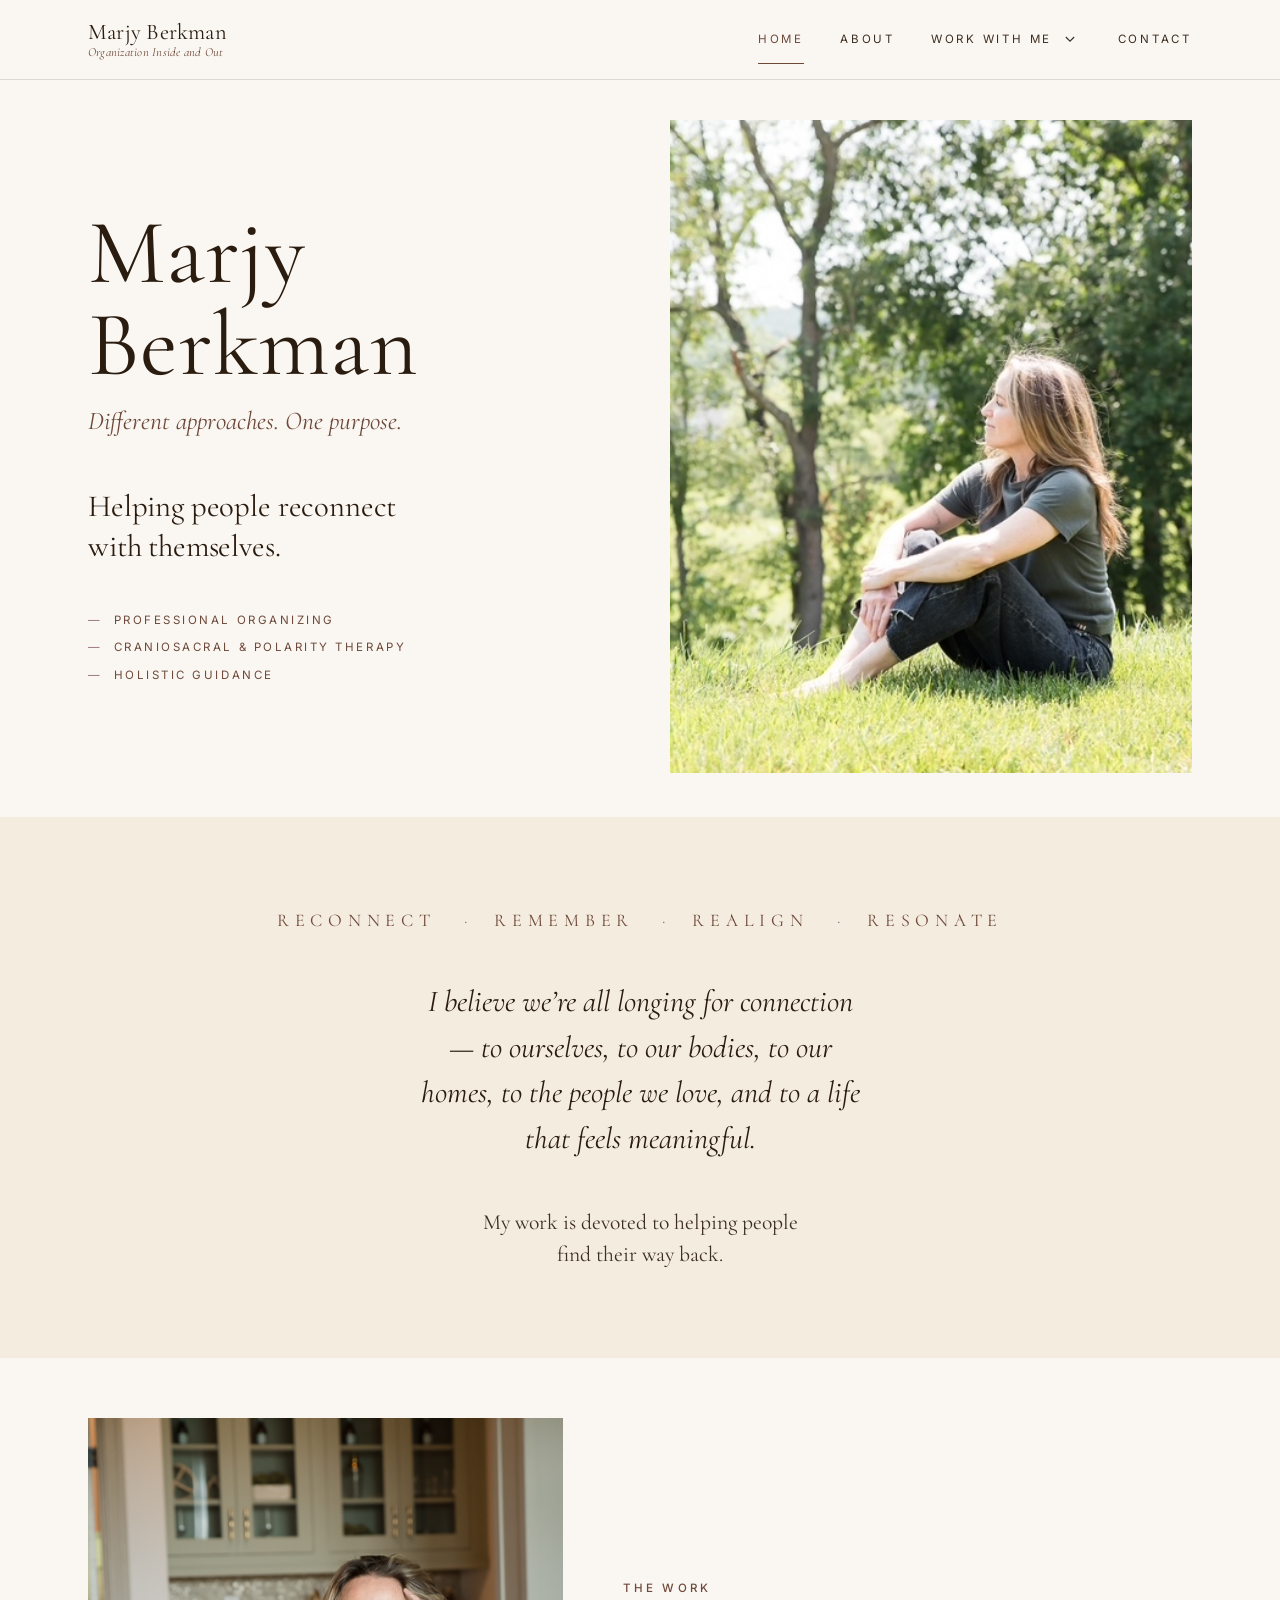
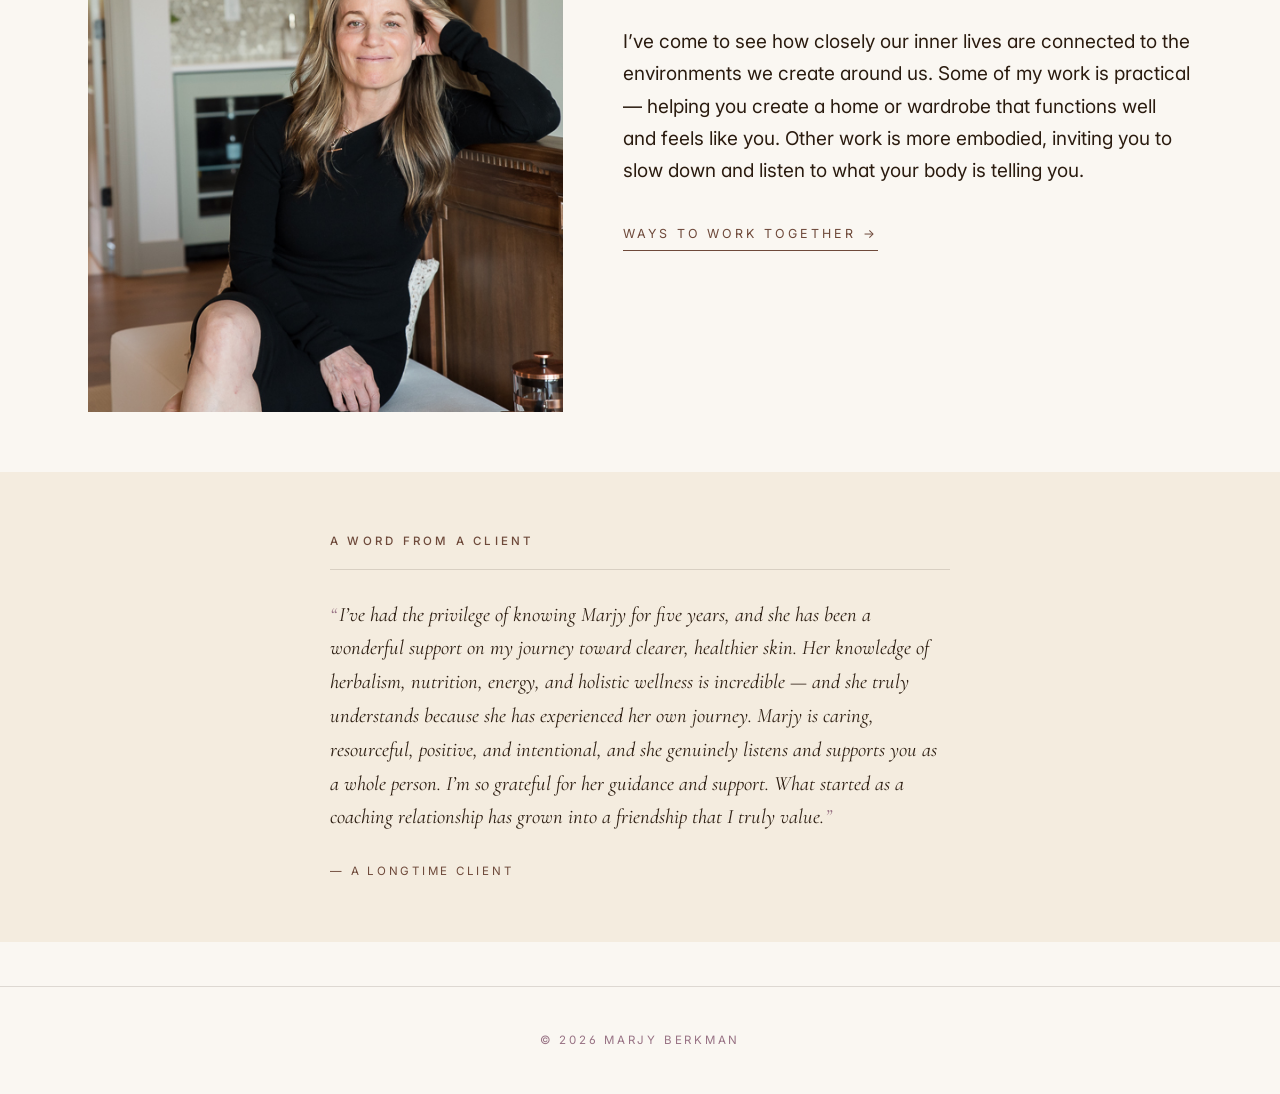
==== commit 0e8543ad: "Move "Organization Inside and Out" to header, add "Different approaches. One purpose." to hero Marjy" ====
--- a/index.html
+++ b/index.html
@@ -20,7 +20,7 @@
             <div class="hero-grid">
                 <div class="hero-copy">
                     <p class="hero-wordmark">Marjy Berkman</p>
-                    <p class="hero-wordmark-sub">Organization Inside and Out</p>
+                    <p class="hero-wordmark-sub">Different approaches. One purpose.</p>
                     <h1>Helping people reconnect with themselves.</h1>
                     <p class="hero-services">
                         <span>Professional Organizing</span>
--- a/css/styles.css
+++ b/css/styles.css
@@ -28,8 +28,8 @@
     --space-2xl: 5.5rem;
 
     /* Layout */
-    --measure: 62ch;
-    --page-max: 1240px;
+    --measure: 68ch;
+    --page-max: 1200px;
     --page-pad: clamp(1.25rem, 4vw, 3rem);
 }
 
@@ -50,7 +50,7 @@
 body {
     margin: 0;
     font-family: var(--font-sans);
-    font-size: 17px;
+    font-size: 18px;
     line-height: 1.7;
     color: var(--ink);
     background: var(--ground);
@@ -60,6 +60,12 @@
     overflow-x: hidden;
     overflow-wrap: break-word;
     word-wrap: break-word;
+}
+
+@media (min-width: 1200px) {
+    body {
+        font-size: 19px;
+    }
 }
 
 @media (max-width: 480px) {
@@ -220,11 +226,33 @@
 }
 
 .brand {
+    display: inline-flex;
+    flex-direction: column;
+    line-height: 1;
+    text-decoration: none;
+    color: var(--ink);
+}
+
+.brand-name {
+    font-family: var(--font-serif);
+    font-size: 1.4rem;
+    letter-spacing: 0.01em;
+    color: var(--ink);
+}
+
+.brand-tagline {
     font-family: var(--font-serif);
     font-style: italic;
-    font-size: 1.5rem;
-    letter-spacing: 0.01em;
-    color: var(--ink);
+    font-size: 0.78rem;
+    color: var(--walnut);
+    letter-spacing: 0.02em;
+    margin-top: 0.2rem;
+}
+
+@media (max-width: 640px) {
+    .brand-tagline {
+        display: none;
+    }
 }
 
 .nav-links {
@@ -976,7 +1004,7 @@
 .hero-wordmark {
     font-family: var(--font-serif);
     font-weight: 400;
-    font-size: clamp(2.5rem, 6.4vw, 4.75rem);
+    font-size: clamp(2.75rem, 7.5vw, 5.75rem);
     line-height: 1;
     letter-spacing: 0.01em;
     color: var(--ink);
@@ -986,21 +1014,21 @@
 .hero-wordmark-sub {
     font-family: var(--font-serif);
     font-style: italic;
-    font-size: clamp(1.1rem, 1.6vw, 1.4rem);
-    color: var(--walnut);
-    margin: 0 0 var(--space-md);
-}
-
-/* h1 is subordinate to the wordmark — reads as a lede, not a competing headline */
+    font-size: clamp(1.25rem, 2vw, 1.75rem);
+    color: var(--walnut);
+    margin: 0 0 var(--space-lg);
+}
+
+/* h1 is a serif lede below the wordmark — big enough to hold its own on wide desktop */
 .hero-copy h1 {
-    font-family: var(--font-sans);
+    font-family: var(--font-serif);
     font-weight: 400;
-    font-size: clamp(1.05rem, 1.5vw, 1.2rem);
-    line-height: 1.55;
-    letter-spacing: 0;
-    color: var(--ink-soft);
-    max-width: 28ch;
-    margin: 0 0 var(--space-md);
+    font-size: clamp(1.5rem, 2.4vw, 2rem);
+    line-height: 1.3;
+    letter-spacing: -0.005em;
+    color: var(--ink);
+    max-width: 22ch;
+    margin: 0 0 var(--space-lg);
 }
 
 /* --------------------------------------------------------------------------
